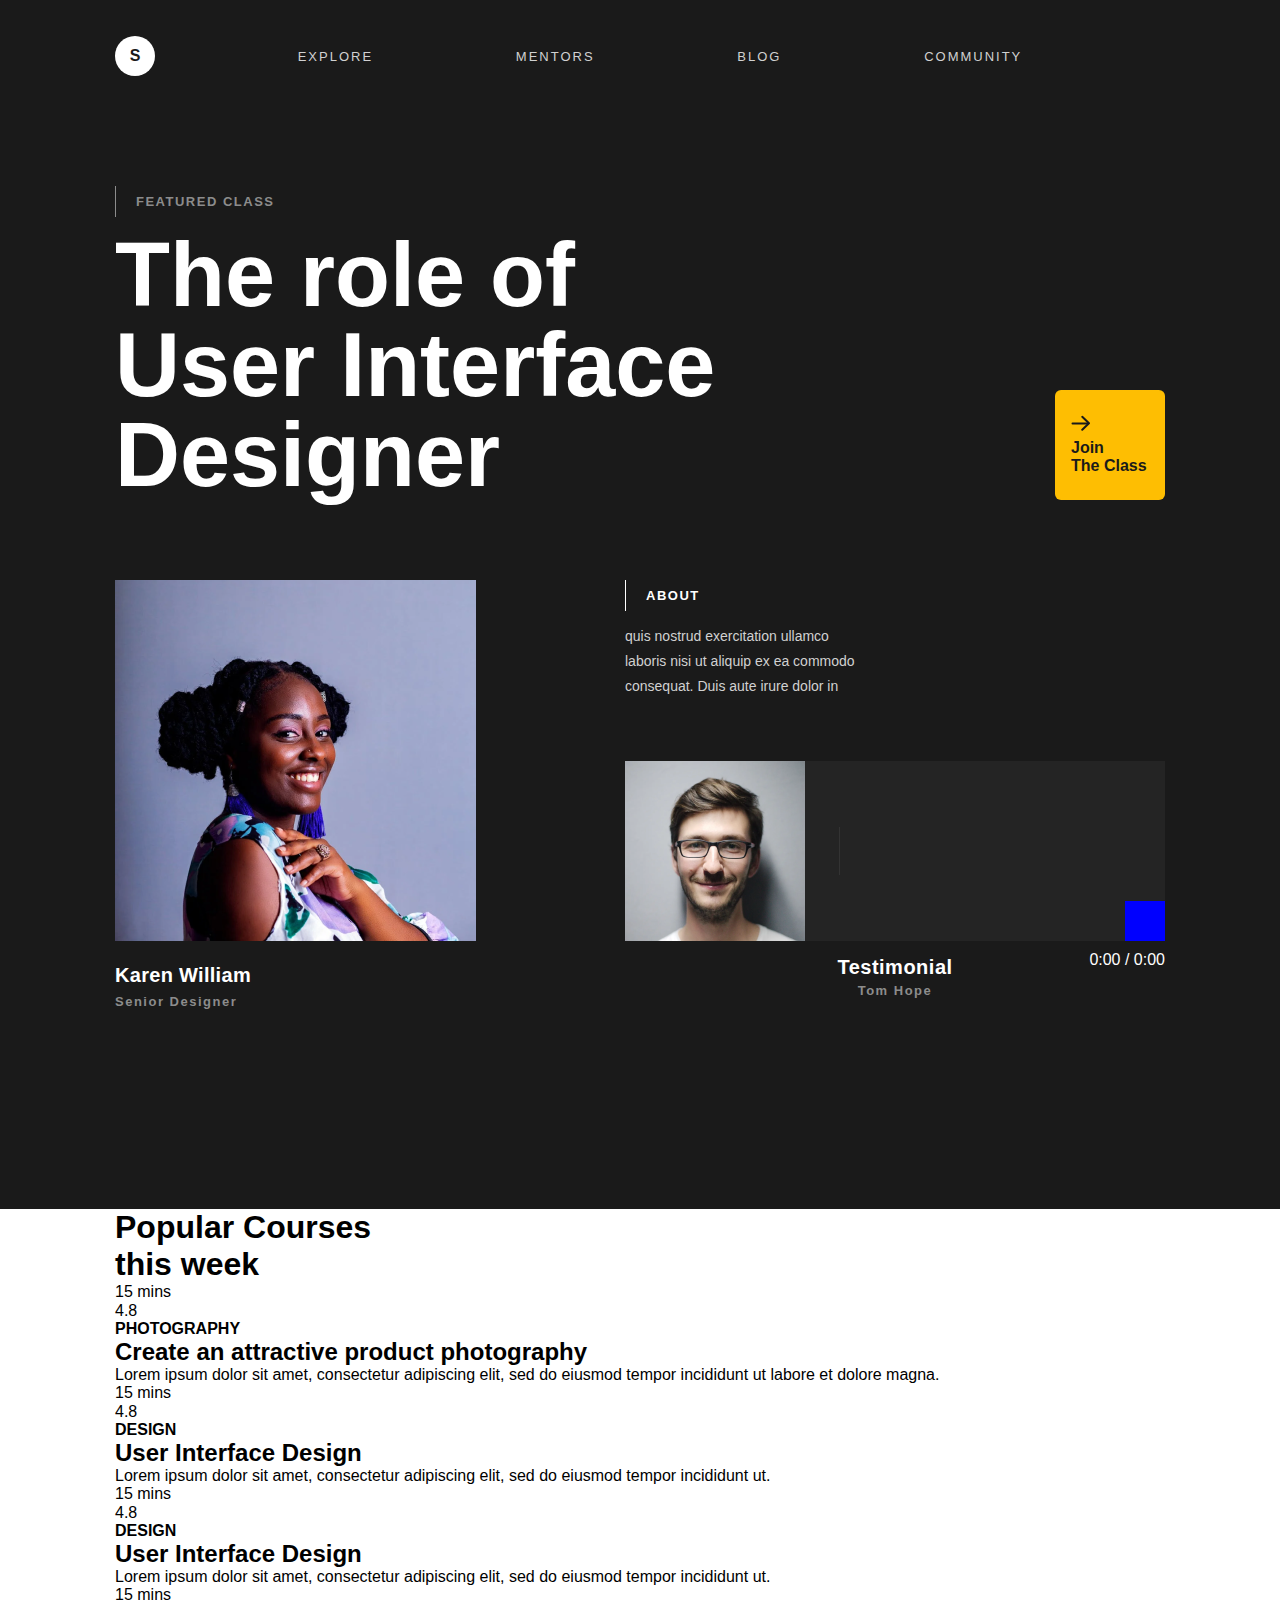
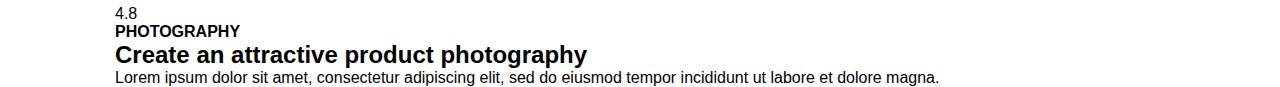
==== index.html @ d8defe20 "123" ====
<!DOCTYPE html>
<html lang="en">
<head>
    <meta charset="UTF-8">
    <meta name="viewport" content="width=device-width, initial-scale=1.0">
    <link rel="stylesheet" href="style.css">
    <title>Site</title>
</head>
<body>
    <header class="header">
        <div class="container">
            <nav class="navigation">
                <a href="#" class="logo">
                    S
                </a>
                <ul class="navigation-holder">
                    <li class="nav-link">
                        <a href="#">
                            EXPLORE
                        </a>
                    </li>
                    <li class="nav-link">
                        <a href="#">
                            MENTORS
                        </a>
                    </li>
                    <li class="nav-link">
                        <a href="#">
                            BLOG
                        </a>
                    </li>
                    <li class="nav-link">
                        <a href="#">
                            COMMUNITY
                        </a>
                    </li>
                </ul>
            </nav>
            <section class="header-title">
                <span class="header-subtitle-text">
                    FEATURED CLASS
                </span>
                <h1 class="header-title-text">
                    The role of
                    User Interface
                    Designer
                </h1>
                <a href="#" class="join">
                    <img src="img/icons/arrow.svg" alt="">
                    <span class="join-text">
                        Join <br> The Class
                    </span>
                </a>
            </section>
            <section class="header-info-block">
                <div class="card-info">
                    <img src="img/girl-avatar.png" alt="">
                    <h2 class="info-title">
                        Karen William
                    </h2>
                    <span class="info-subtitle">
                        Senior Designer
                    </span>
                </div>
                <div class="card-about">
                    <div class="about-text-wrapper">
                        <span class="about-subtitle-text">
                            About
                        </span>
                        <p class="about-descr">
                            quis nostrud exercitation ullamco laboris nisi ut aliquip ex ea commodo consequat. Duis aute irure dolor in
                        </p>
                    </div>
                    <div class="audio-holder">
                        <div class="audio-block">
                          <img src="img/man-avatar.png" alt="">
                          <div class="audio-container">
                            <div class="audio-detail">
                              <div class="control">
                                <i class="fi-rr-play" id="playPause"></i>
                              </div>
                              <div id="wave"></div>
                            </div>
                          </div>
                        </div>
                        <div class="audio-author">
                            <div class="time">
                              <span id="current">0:00</span> /
                              <span id="duration">0:00</span>
                            </div>
                        </div>
                        <h2 class="about-title">
                            Testimonial
                        </h2>
                        <span class="about-subtitle">
                            Tom Hope
                        </span>
                    </div>      
                </div>
            </section>
        </div>
    </header>

    <main class="main-content">
        <div class="container">
            <section class="courses">
                <h1 class="courses-section-title">
                    Popular Courses <br> this week
                </h1>

                <section class="courses-row">
                    <div class="courses-card card-big">
                        <div class="img-container img-card-1">
                            <span class="btn-time">
                                15 mins
                            </span>
                            <div class="btn-rating">
                                4.8
                                <img width="15px" height="15px" src="img/star.svg" alt="">
                            </div>
                        </div>
                        <div class="info-container">
                            <h4 class="course-category">
                                PHOTOGRAPHY
                            </h4>
                            <h2 class="course-title">
                                Create an attractive product photography
                            </h2>
                            <p class="course-desc">
                                Lorem ipsum dolor sit amet, consectetur adipiscing elit, sed do eiusmod tempor incididunt ut labore et dolore magna.
                            </p>
                        </div>
                    </div>
                    <div class="courses-card card-small">
                        <div class="img-container img-card-2">
                            <span class="btn-time">
                                15 mins
                            </span>
                            <div class="btn-rating">
                                4.8
                                <img width="15px" height="15px" src="img/star.svg" alt="">
                            </div>
                        </div>
                        <div class="info-container">
                            <h4 class="course-category">
                                DESIGN
                            </h4>
                            <h2 class="course-title">
                                User Interface Design
                            </h2>
                            <p class="course-desc">
                                Lorem ipsum dolor sit amet, consectetur adipiscing elit, sed do eiusmod tempor incididunt ut.
                            </p>
                        </div>
                    </div>
                </section>
                <section class="courses-row">
                    <div class="courses-card card-small">
                        <div class="img-container img-card-3">
                            <span class="btn-time">
                                15 mins
                            </span>
                            <div class="btn-rating">
                                4.8
                                <img width="15px" height="15px" src="img/star.svg" alt="">
                            </div>
                        </div>
                        <div class="info-container">
                            <h4 class="course-category">
                                DESIGN
                            </h4>
                            <h2 class="course-title">
                                User Interface Design
                            </h2>
                            <p class="course-desc">
                                Lorem ipsum dolor sit amet, consectetur adipiscing elit, sed do eiusmod tempor incididunt ut.
                            </p>
                        </div>
                    </div>
                    <div class="courses-card card-big">
                        <div class="img-container img-card-4">
                            <span class="btn-time">
                                15 mins
                            </span>
                            <div class="btn-rating">
                                4.8
                                <img width="15px" height="15px" src="img/star.svg" alt="">
                            </div>
                        </div>
                        <div class="info-container">
                            <h4 class="course-category">
                                PHOTOGRAPHY
                            </h4>
                            <h2 class="course-title">
                                Create an attractive product photography
                            </h2>
                            <p class="course-desc">
                                Lorem ipsum dolor sit amet, consectetur adipiscing elit, sed do eiusmod tempor incididunt ut labore et dolore magna.
                            </p>
                        </div>
                    </div>
                </section>
            </section>
        </div>
    </main>

    <script src="wavesurfer.js"></script>
    <script src="media.js"></script>
</body>
</html>
---- style.css ----
@import url("https://cdn-uicons.flaticon.com/uicons-regular-rounded/css/uicons-regular-rounded.css");

* {
    box-sizing: border-box;
    margin: 0;
    padding: 0;
    font-family: Arial, Helvetica, sans-serif
}



.container {
    max-width: 1080px;
    margin: 0 auto;
    padding: 0 15px;
}

/* HEADER */
.header {
    background-color: #1A1A1A;
    padding-top: 36px;
    padding-bottom: 200px;
}

.navigation {
    display: flex;
    justify-content: space-between;
    align-items: center;
}

.logo {
    width: 40px;
    height: 40px;
    border-radius: 50%;
    background-color: #fff;
    display: flex;
    align-items: center;
    justify-content: center;
    text-decoration: none;
    color: #1A1A1A;
    font-weight: bold;
}

.navigation-holder {
    list-style: none;
    padding: 0;
    display: flex;
    flex-grow: 1;
    justify-content: space-evenly;
}

.nav-link a {
    text-decoration: none;
    color: #D1D1D1;
    text-transform: uppercase;
    letter-spacing: 2px;
    font-size: 13px;
}

/* HEADER-TITLE */
.header-title {
    margin-top: 110px;
    margin-bottom: 80px;
    position: relative;
}

.header-subtitle-text {
    display: inline-block;
    border-left: 1px solid #8c8c8c;
    padding: 8px 0px 8px 20px;
    color: #8c8c8c;
    font-weight: bold;
    text-transform: uppercase;
    font-size: 13px;
    letter-spacing: 1.5px;
    margin-bottom: 13px;
}

.header-title-text {
    font-size: 90px;
    font-weight: bold;
    color: #fff;
    max-width: 620px;
    line-height: 1;
}

.join {
    background-color: #FEBE02;
    position: absolute;
    right: 0;
    bottom: 0;
    width: 110px;
    height: 110px;
    padding: 16px;
    display: flex;
    flex-direction: column;
    justify-content: space-evenly;
    align-items: flex-start;
    text-decoration: none;
    color: #1A1A1A;
    font-weight: bold;
    border-radius: 6px;
} 

.header-info-block {
    display: flex;
    justify-content: space-between;
}

.card-info {
    max-width: 361px;
}

.card-info-img {
    display: flex;
}

.info-title {
    color: #FFF;
    font-size: 20px;
    font-weight: 600;
    line-height: 30px; 
    letter-spacing: 0.3px;
    margin-top: 15px;
    margin-bottom: 4px;
}

.info-subtitle {
    font-size: 13px;
    color: #8C8C8C;
    font-weight: bold;
    letter-spacing: 1.5px;
    display: block;
}

.about-subtitle-text {
    display: inline-block;
    border-left: 1px solid #fff;
    padding: 8px 0 8px 20px;
    color: #fff;
    font-weight: 700;
    text-transform: uppercase;
    font-size: 13px;
    letter-spacing: 1.5px;
    margin-bottom: 13px;
} 

.about-descr {
    color: #D1D1D1;
    max-width: 240px;
    font-size: 14px;
    line-height: 1.8;
}

.audio-block {
    background-color: #242424;
    display: flex;
    margin-top: 61px;
}

.audio-container {
    display: flex;
    align-items: center;
    justify-content: center;
    flex: 1;
    position: relative;
    padding: 0 34px;
}

.play-button {
    display: flex;
    background-color: #1C68F0;
    width: 40px;
    height: 40px;
    align-items: center;
    justify-content: center;
    position: absolute;
    right: 0;
    bottom: 0;
}

.about-title {
    font-size: 20px;
    font-weight: 700;
    color: #fff;
    letter-spacing: 0.5px;
    margin-top: 15px;
    margin-bottom: 4px;
    text-align: center;
}

.about-subtitle {
    font-size: 13px;
    color: #8c8c8c;
    font-weight: 700;
    letter-spacing: 1.5px;
    text-align: center;
    display: block;
}


.audio-holder {
    width: 540px;
}

    .audio-detail {
        flex: 1;
    }
    
    .control {
        position: absolute;
        right: 0;
        bottom: 0;
    }
    
    .control i {
        width: 40px;
        height: 40px;
        display: flex;
        justify-content: center;
        align-items: center;
        font-size: 1.25rem;
        background-color: blue;
        color: white;
        cursor: pointer;
    }

    .audio-author {
        display: flex;
        justify-content: center;
        position: relative;
        }
        
        .time {
            color: #fff;
            position: absolute;
            top: 10px;
            right: 0;
        }
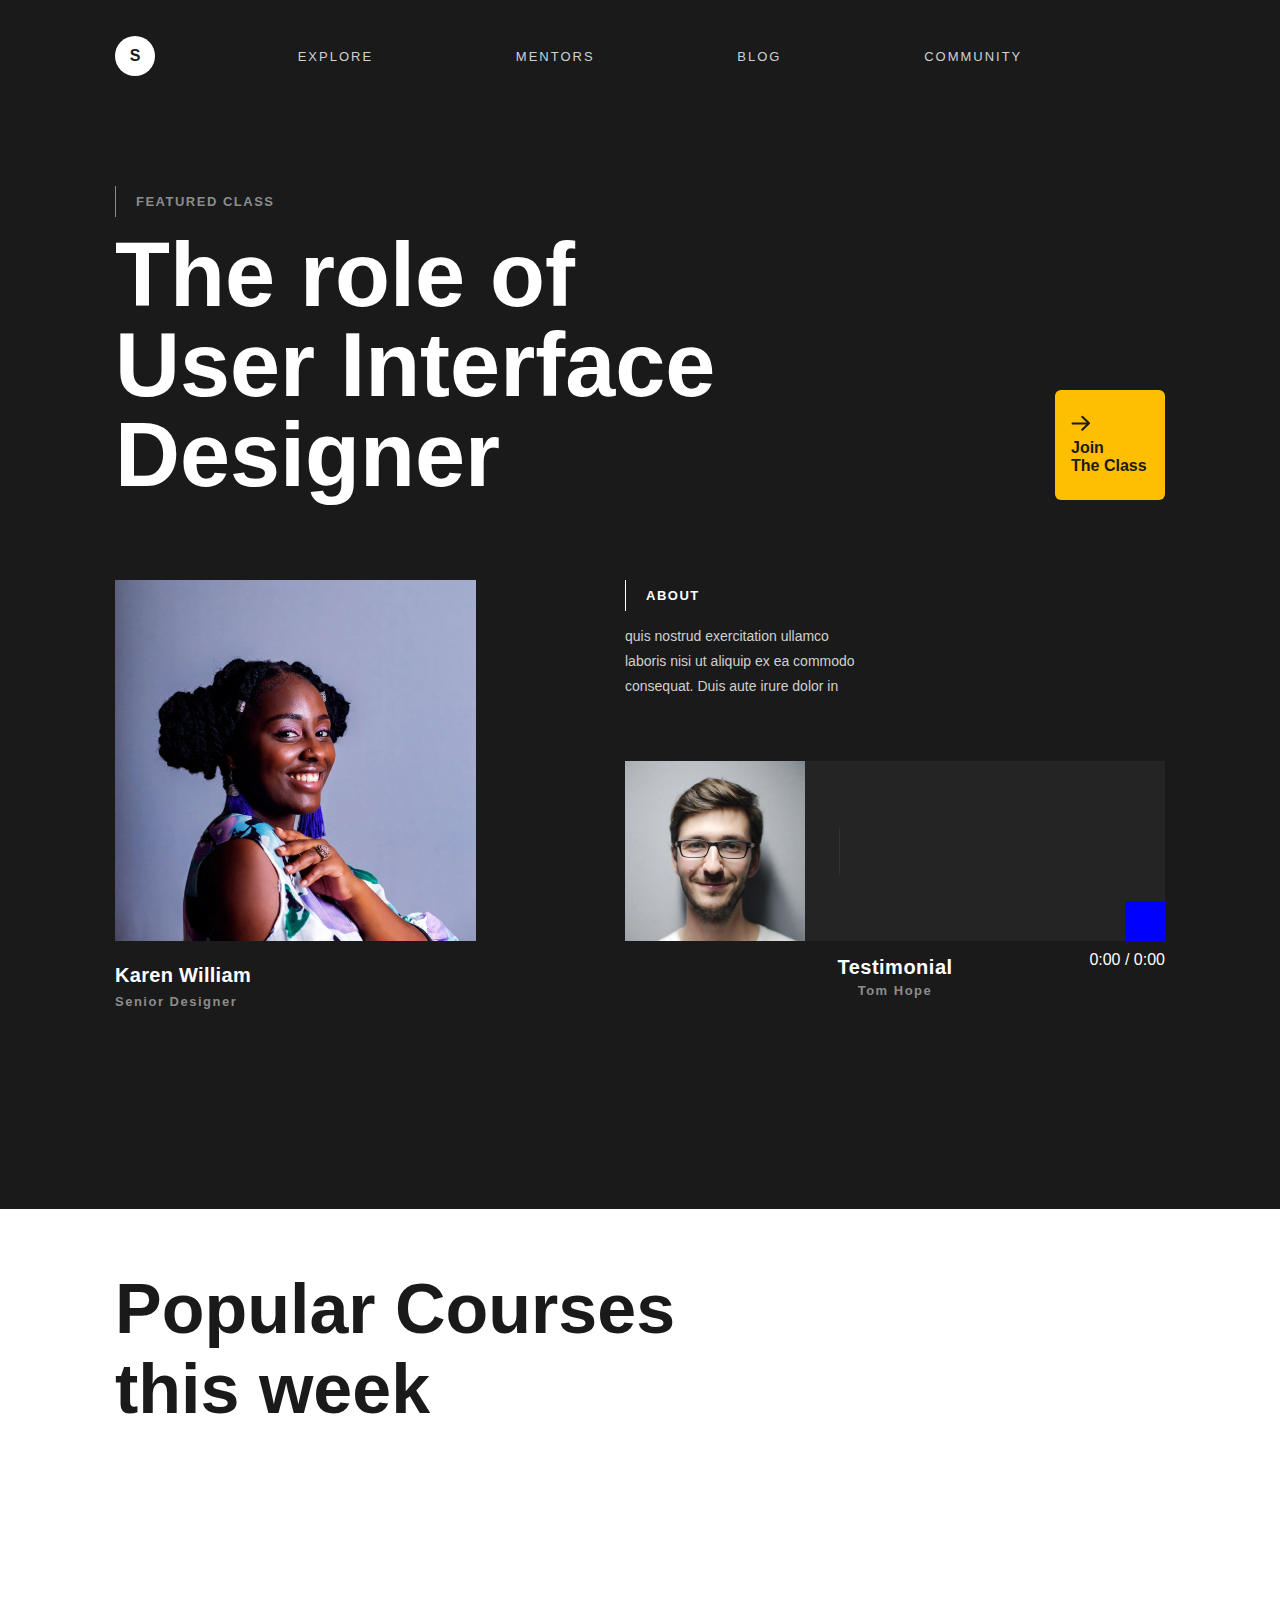
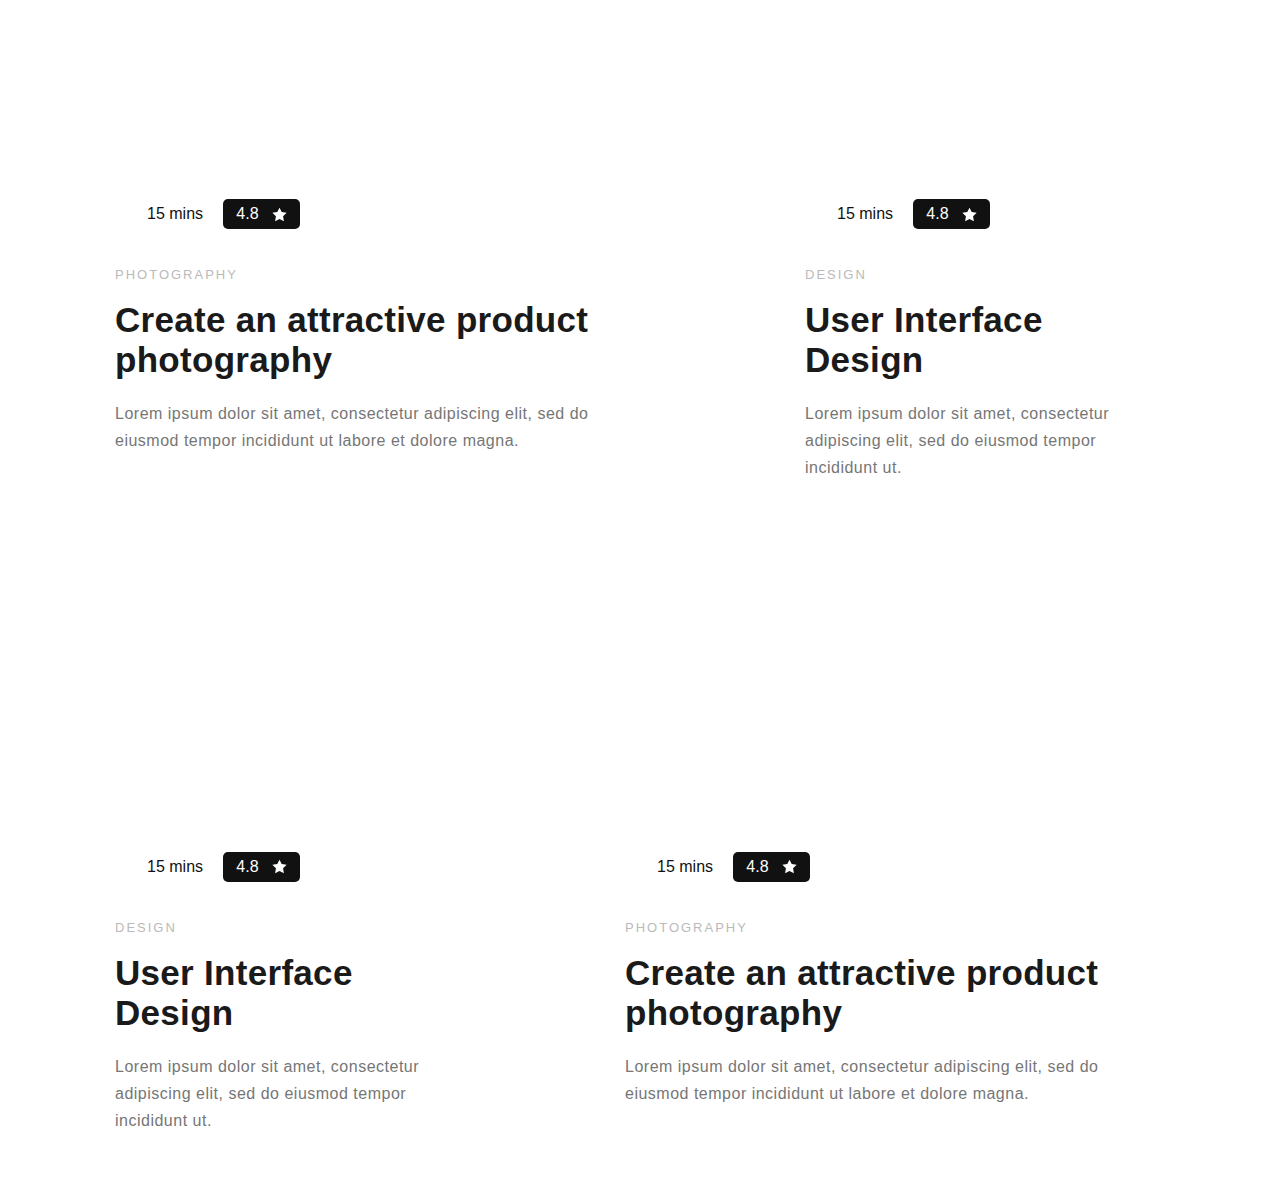
==== commit 2c6a63a6: "1232" ====
--- a/index.html
+++ b/index.html
@@ -116,7 +116,7 @@
                             </span>
                             <div class="btn-rating">
                                 4.8
-                                <img width="15px" height="15px" src="img/star.svg" alt="">
+                                <img width="15px" height="15px" src="img/icons/star.svg" alt="">
                             </div>
                         </div>
                         <div class="info-container">
@@ -138,7 +138,7 @@
                             </span>
                             <div class="btn-rating">
                                 4.8
-                                <img width="15px" height="15px" src="img/star.svg" alt="">
+                                <img width="15px" height="15px" src="img/icons/star.svg" alt="">
                             </div>
                         </div>
                         <div class="info-container">
@@ -162,7 +162,7 @@
                             </span>
                             <div class="btn-rating">
                                 4.8
-                                <img width="15px" height="15px" src="img/star.svg" alt="">
+                                <img width="15px" height="15px" src="img/icons/star.svg" alt="">
                             </div>
                         </div>
                         <div class="info-container">
@@ -184,7 +184,7 @@
                             </span>
                             <div class="btn-rating">
                                 4.8
-                                <img width="15px" height="15px" src="img/star.svg" alt="">
+                                <img width="15px" height="15px" src="img/icons/star.svg" alt="">
                             </div>
                         </div>
                         <div class="info-container">
--- a/style.css
+++ b/style.css
@@ -6,8 +6,6 @@
     padding: 0;
     font-family: Arial, Helvetica, sans-serif
 }
-
-
 
 .container {
     max-width: 1080px;
@@ -198,42 +196,134 @@
     display: block;
 }
 
-
 .audio-holder {
     width: 540px;
 }
 
-    .audio-detail {
-        flex: 1;
-    }
-    
-    .control {
-        position: absolute;
-        right: 0;
-        bottom: 0;
-    }
-    
-    .control i {
-        width: 40px;
-        height: 40px;
-        display: flex;
-        justify-content: center;
-        align-items: center;
-        font-size: 1.25rem;
-        background-color: blue;
-        color: white;
-        cursor: pointer;
-    }
-
-    .audio-author {
-        display: flex;
-        justify-content: center;
-        position: relative;
-        }
-        
-        .time {
-            color: #fff;
-            position: absolute;
-            top: 10px;
-            right: 0;
-        }+.audio-detail {
+    flex: 1;
+  }
+  
+  .control {
+    position: absolute;
+    right: 0;
+    bottom: 0;
+  }
+  
+  .control i {
+    width: 40px;
+    height: 40px;
+    display: flex;
+    justify-content: center;
+    align-items: center;
+    font-size: 1.25rem;
+    background-color: blue;
+    color: white;
+    cursor: pointer;
+}
+
+.audio-author {
+    display: flex;
+    justify-content: center;
+    position: relative;
+}
+  
+.time {
+    color: #fff;
+    position: absolute;
+    top: 10px;
+    right: 0;
+}
+
+/* main-content */
+.courses-section-title {
+    font-weight: 600;
+    font-size: 70px;
+    color: #1A1A1A;
+    margin: 60px 0;
+}
+
+.courses-row {
+    display: flex;
+    justify-content: space-between;
+    margin-bottom: 60px;
+}
+
+.img-container {
+    background-size: cover;
+    background-position: center;
+    background-repeat: no-repeat;
+    height: 360px;
+    display: flex;
+    align-items: flex-end;
+    padding-bottom: 20px;
+    padding-left: 20px;
+}
+
+.img-card-1 {
+    background-image: url("img/card-1.jpg");
+}
+
+.card-big {
+    max-width: 540px;
+}
+
+.card-small {
+    width: 360px;
+}
+
+.btn-time {
+    background-color: #fff;
+    border-radius: 5px;
+    color: #111;
+    padding: 6px 12px;
+    display: inline-block;
+    margin-right: 8px;
+}  
+
+.btn-rating {
+    width: 77px;
+    background-color: #111;
+    border-radius: 5px;
+    color: #fff;
+    padding: 6px 0;
+    display: inline-flex;
+    align-items: center;
+    justify-content: space-evenly;
+}
+
+.course-category {
+    font-size: 13px;
+    letter-spacing: 2px;
+    color: #bababa;
+    font-weight: 400;
+    margin: 18px 0;
+}
+
+.course-title {
+    font-size: 35px;
+    font-weight: bold;
+    letter-spacing: 0.3px;
+    color: #1A1A1A;
+    margin-bottom: 20px;
+}
+
+.course-desc {
+    font-size: 16px;
+    font-weight: 400;
+    color: #767676;
+    line-height: 1.7;
+    letter-spacing: 0.5px;
+}
+
+.img-card-2 {
+    background-image: url("img/card-2.jpg");
+}
+
+.img-card-3 {
+    background-image: url("img/card-3.jpg");
+}
+
+.img-card-4 {
+    background-image: url("img/card-4.jpg");
+}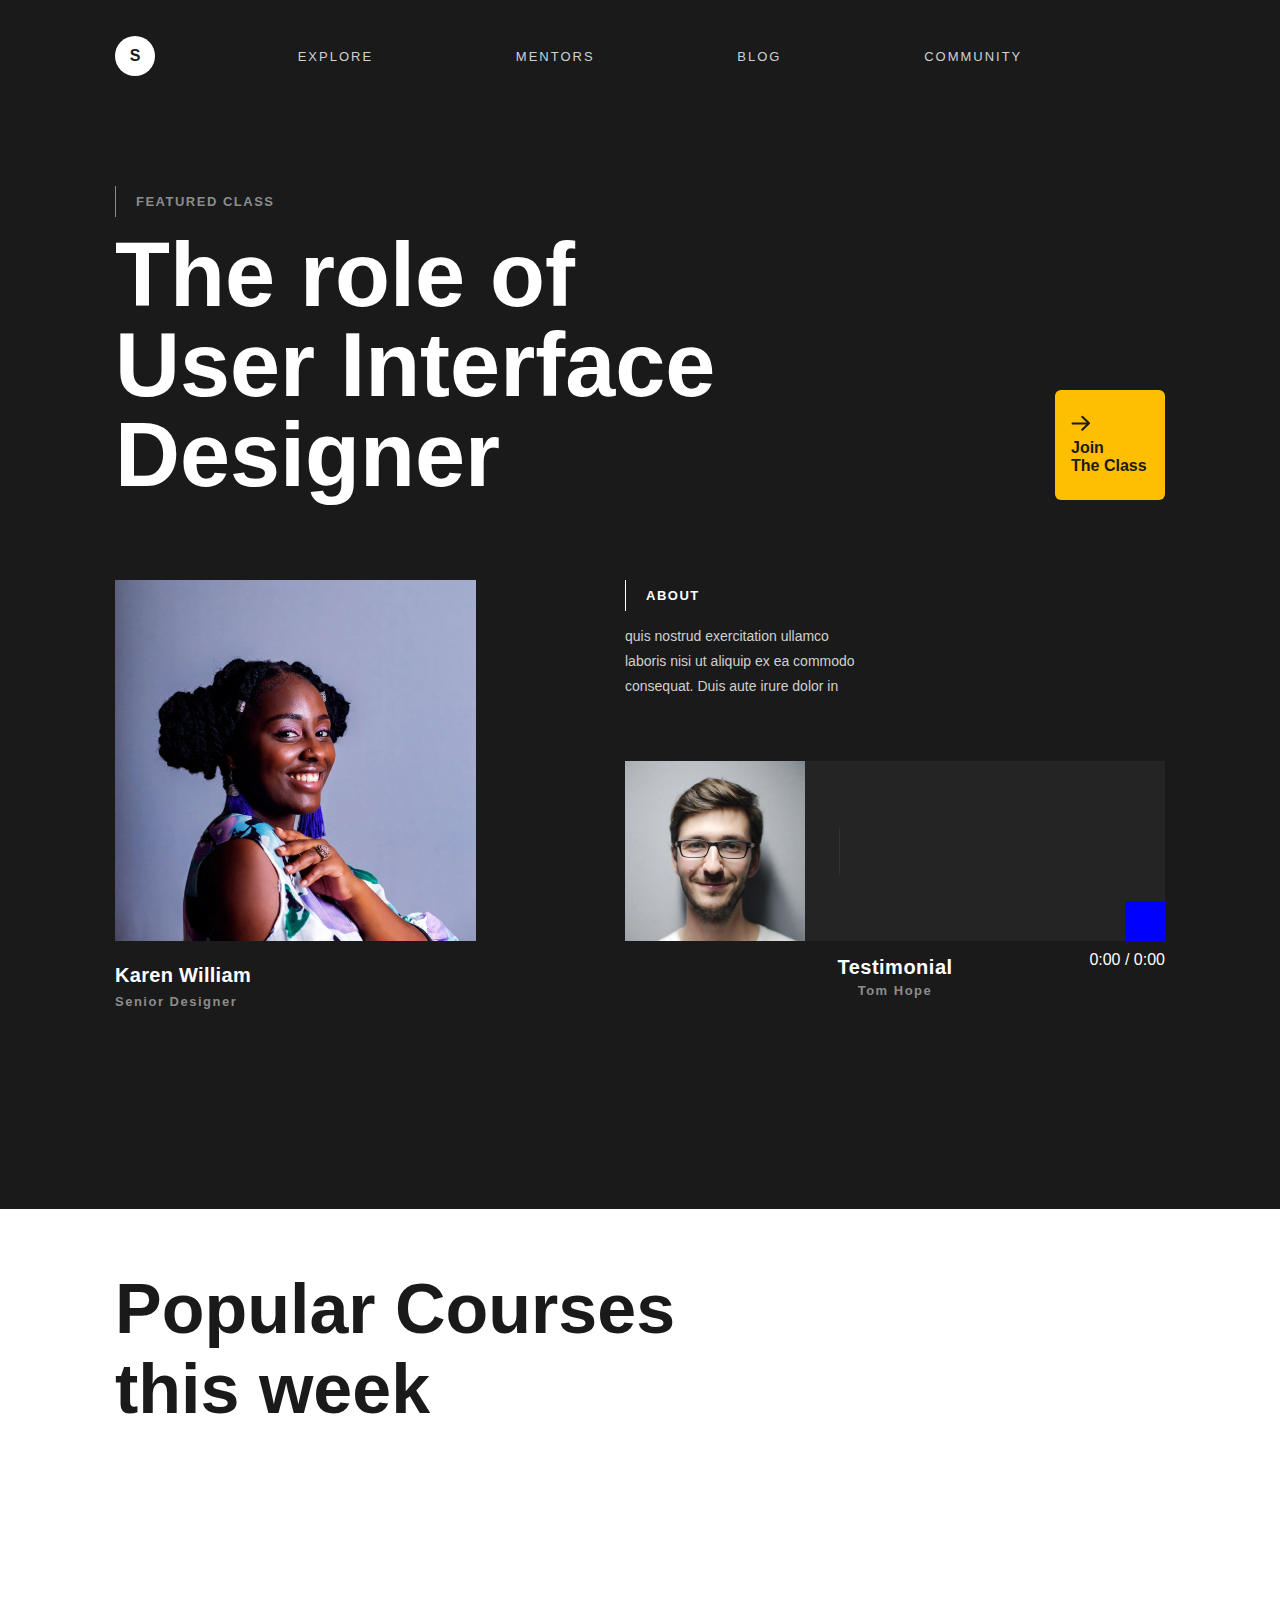
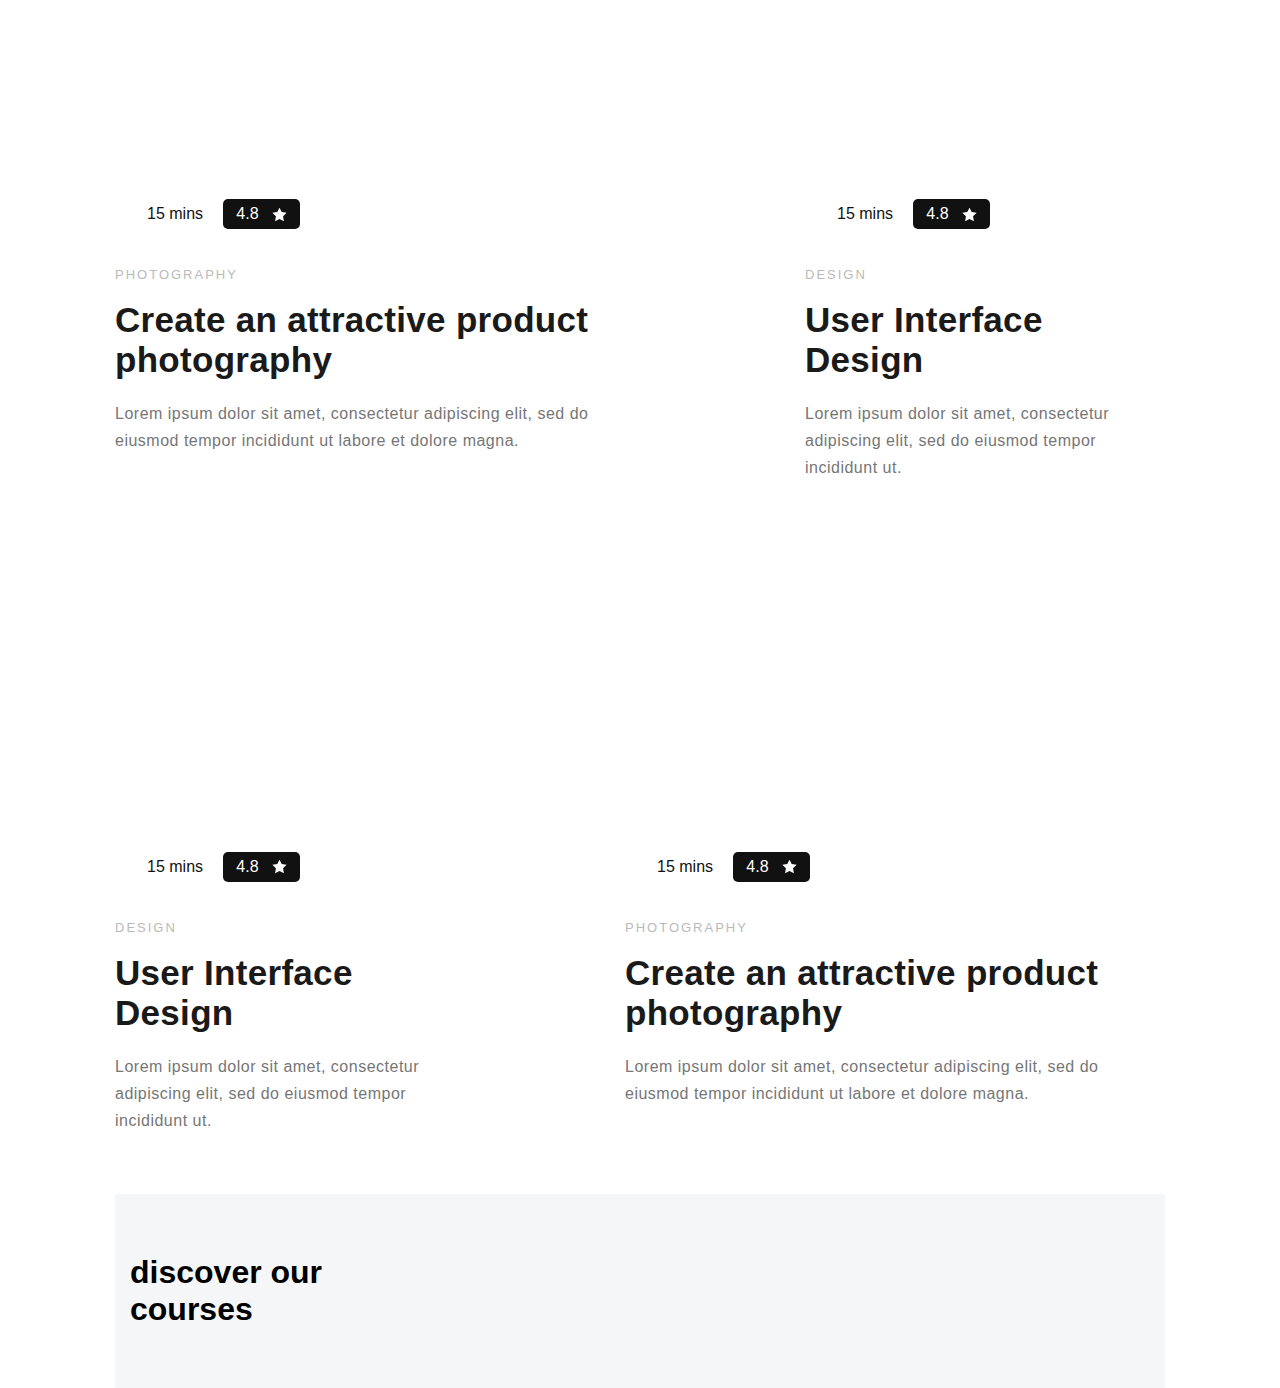
==== commit c89128c6: "123" ====
--- a/index.html
+++ b/index.html
@@ -201,6 +201,13 @@
                     </div>
                 </section>
             </section>
+            <footer class="footer">
+                <div class="container">
+                    <section class="courses-info">
+                        <h1 class="courses-info-title"> discover our <br> courses</h1>
+                    </section>
+                </div>
+            </footer>
         </div>
     </main>
 
--- a/style.css
+++ b/style.css
@@ -326,4 +326,16 @@
 
 .img-card-4 {
     background-image: url("img/card-4.jpg");
+}
+
+.footer {
+    background-color: #f5f6f8;
+    padding: 60px 0;
+}
+
+.course-title-info {
+    font-weight: 600;
+    font-size: 70px;
+    color: #1a1a1a;
+    padding-bottom: 40px;
 }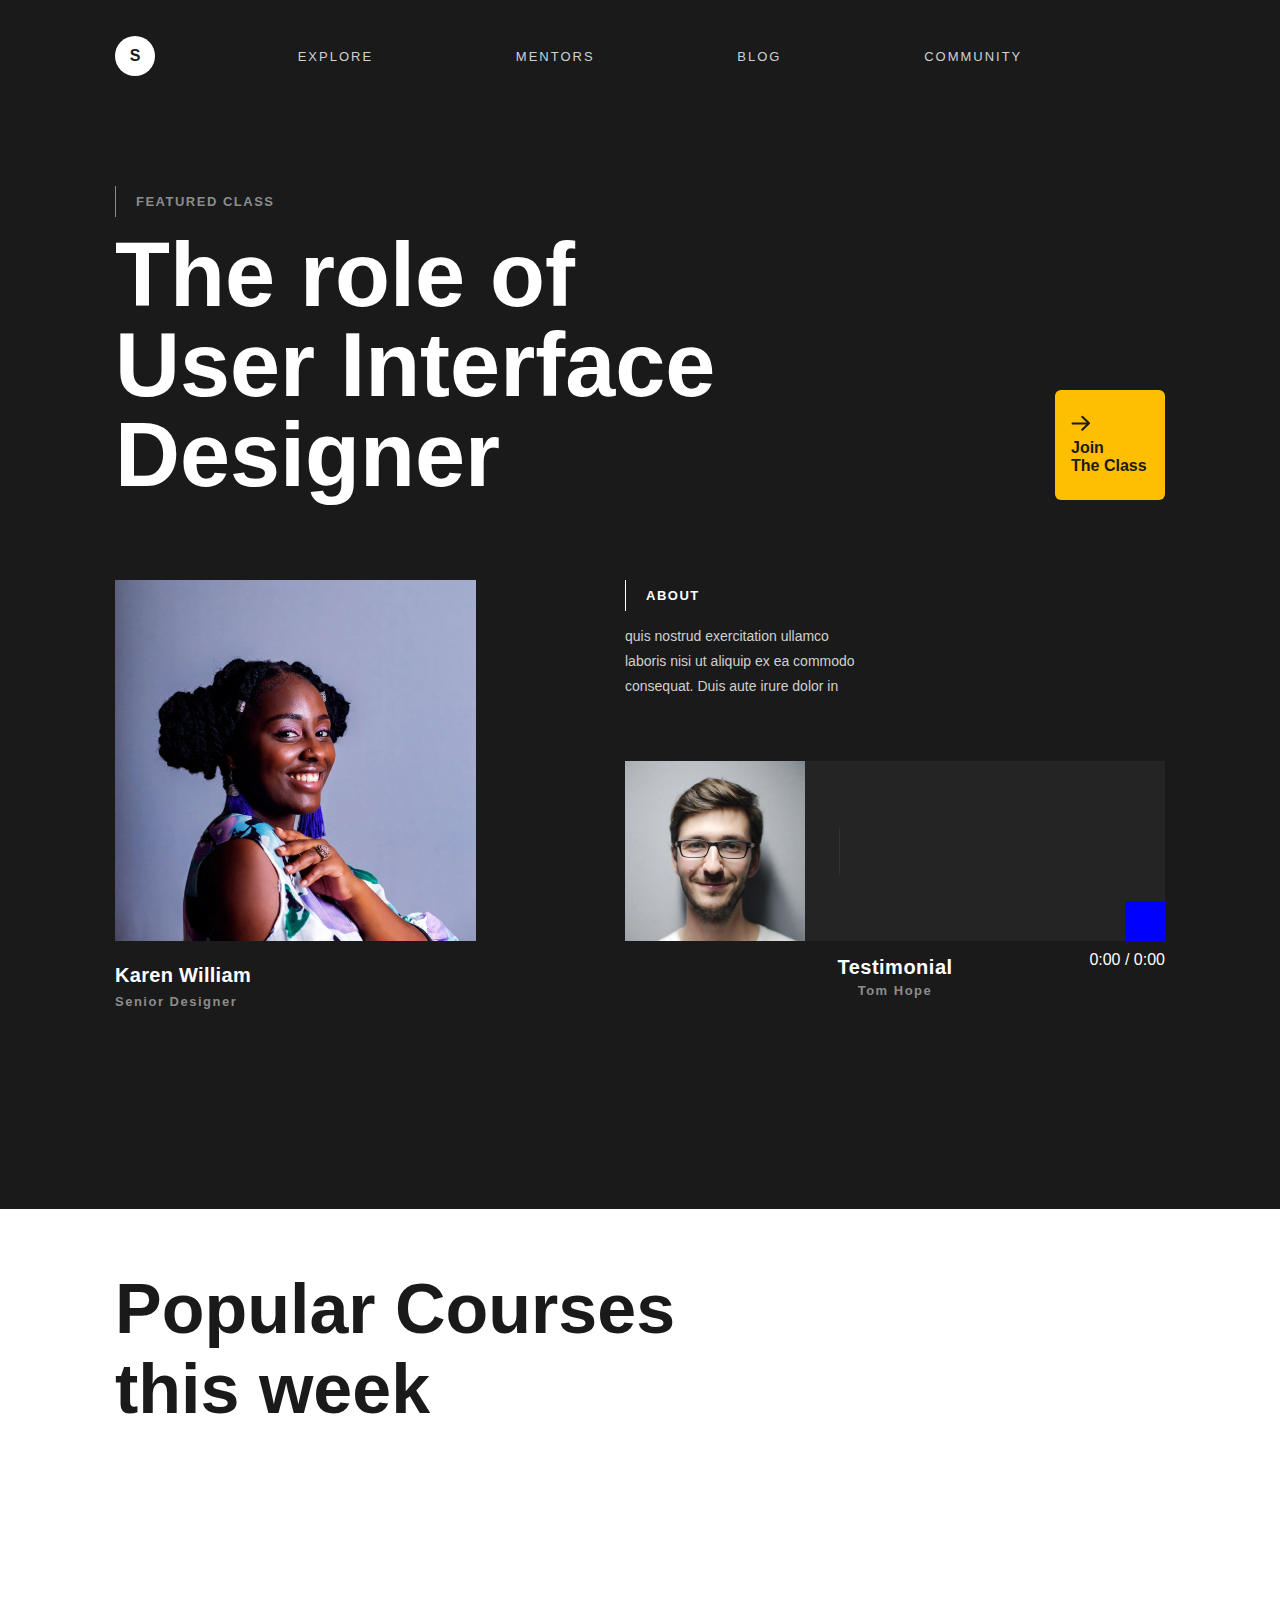
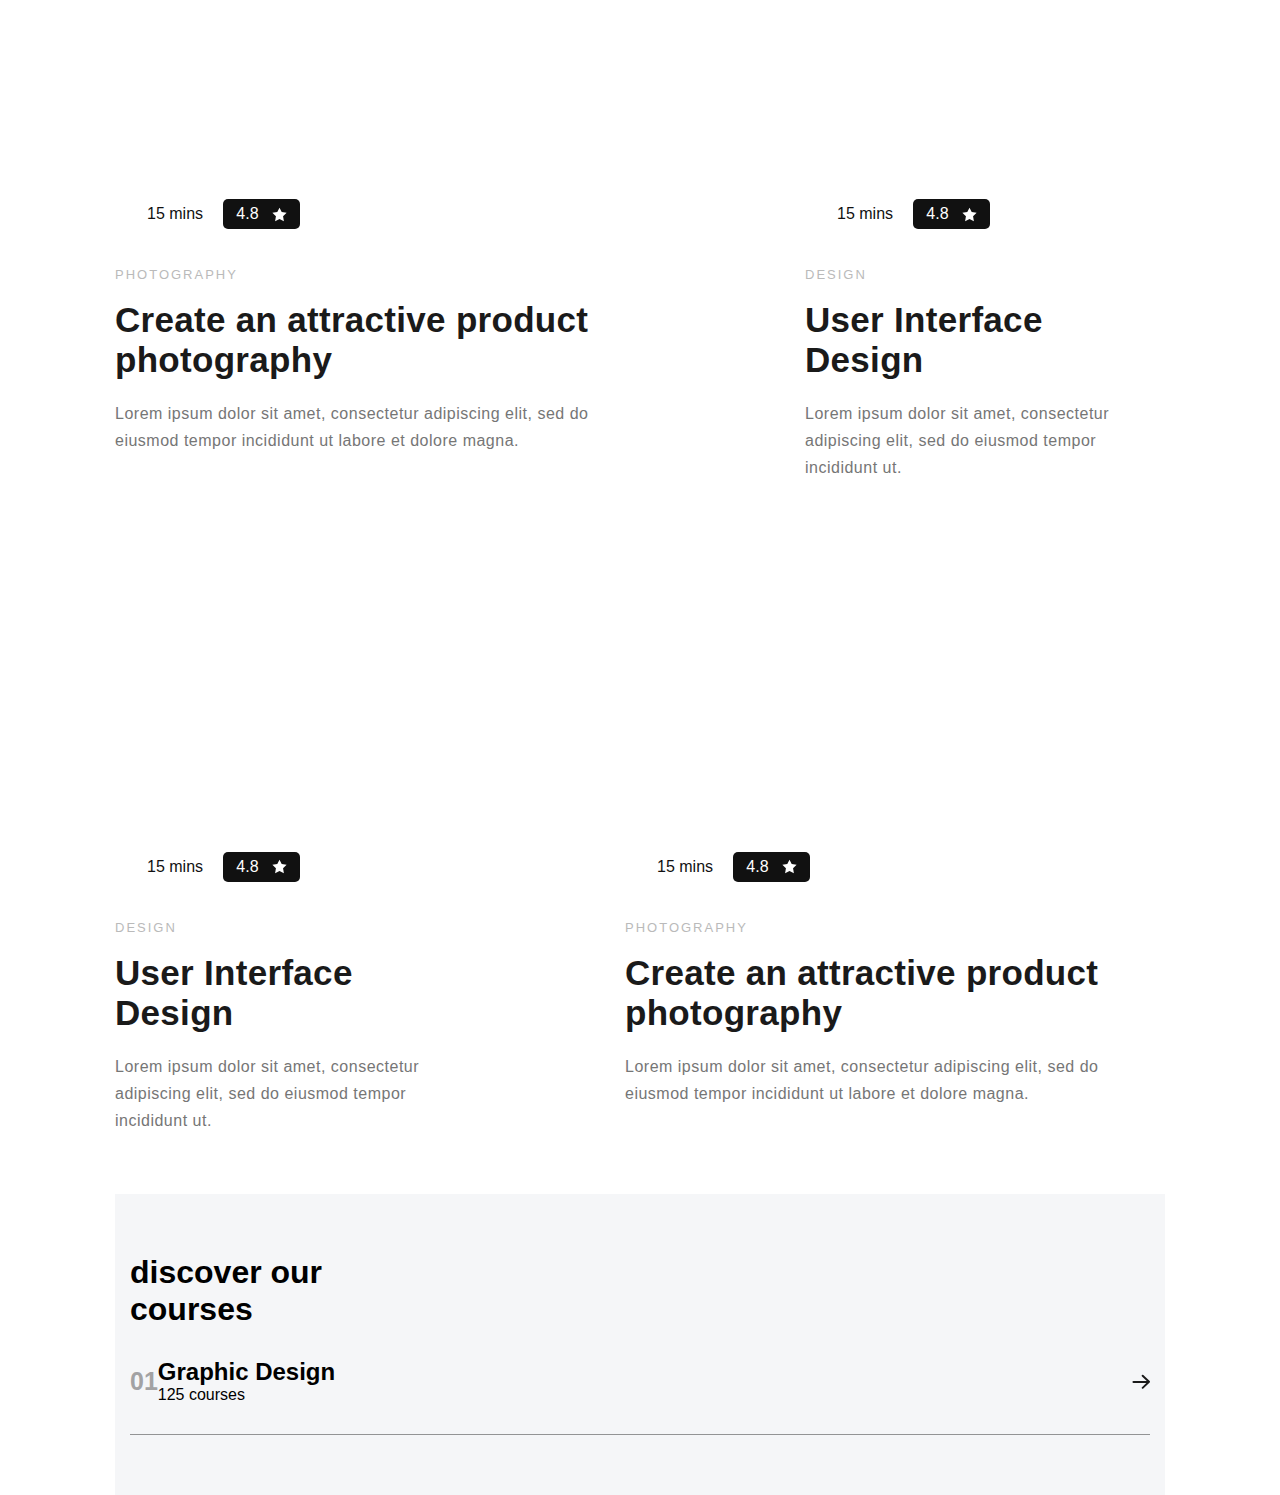
==== commit 5e4c8ce7: "1234567увка" ====
--- a/index.html
+++ b/index.html
@@ -205,6 +205,17 @@
                 <div class="container">
                     <section class="courses-info">
                         <h1 class="courses-info-title"> discover our <br> courses</h1>
+                    
+                        <section class="footer-row">
+                            <div class="left-block">
+                              <h4 class="course-number">01</h4>
+                              <div class="course-block">
+                                <h2 class="course-name">Graphic Design</h2>
+                                <span class="course-count">125 courses</span>
+                              </div>
+                            </div>
+                            <img src="/img/icons/arrow.svg" width="18" alt="">
+                          </section>
                     </section>
                 </div>
             </footer>
--- a/style.css
+++ b/style.css
@@ -338,4 +338,22 @@
     font-size: 70px;
     color: #1a1a1a;
     padding-bottom: 40px;
-}+}
+
+.footer-row {
+    display: flex;
+    justify-content: space-between;
+    align-items: center;
+    border-bottom: 1px solid #939495;
+    padding: 30px 0;
+  }
+    .left-block {
+        display: flex;
+        align-items: center;
+    }
+    .course-number {
+        font-style: normal;
+        font-weight: 600;
+        font-size: 25px;
+        color: #A2A2A4;
+    }
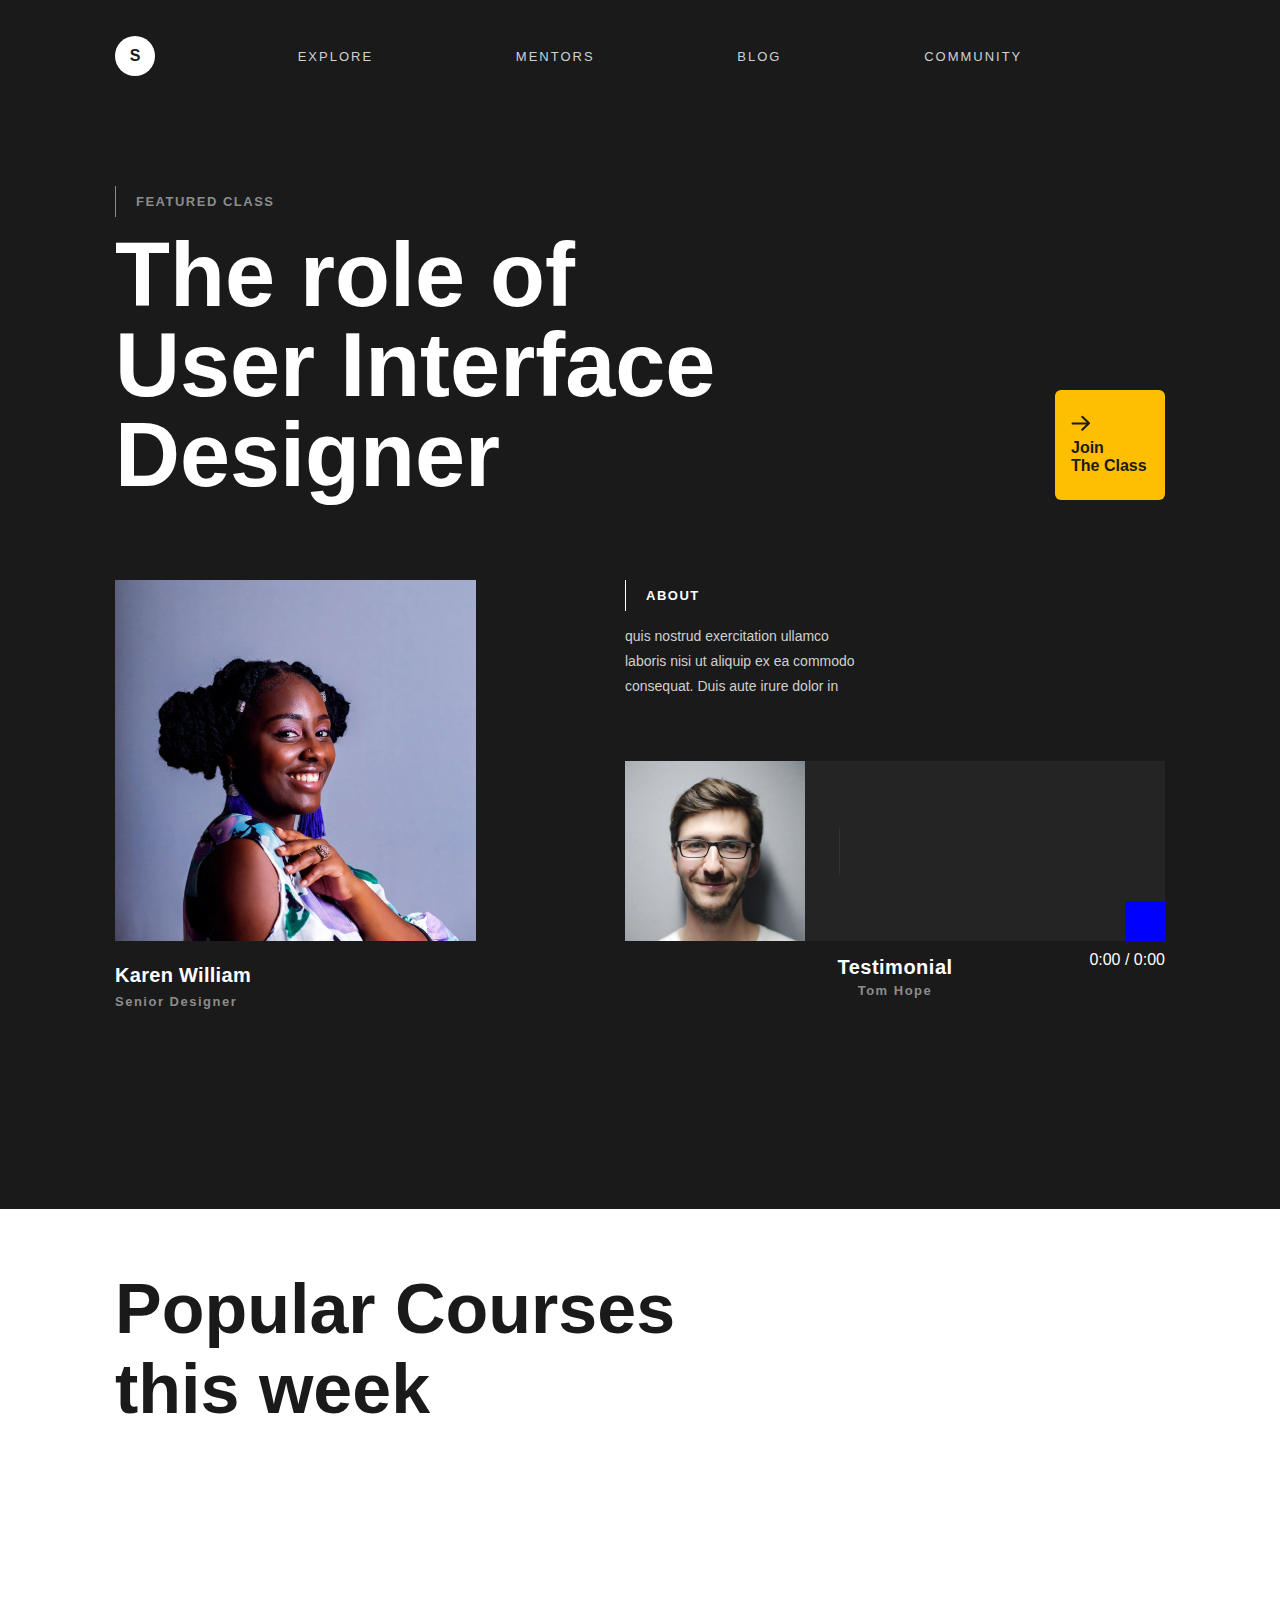
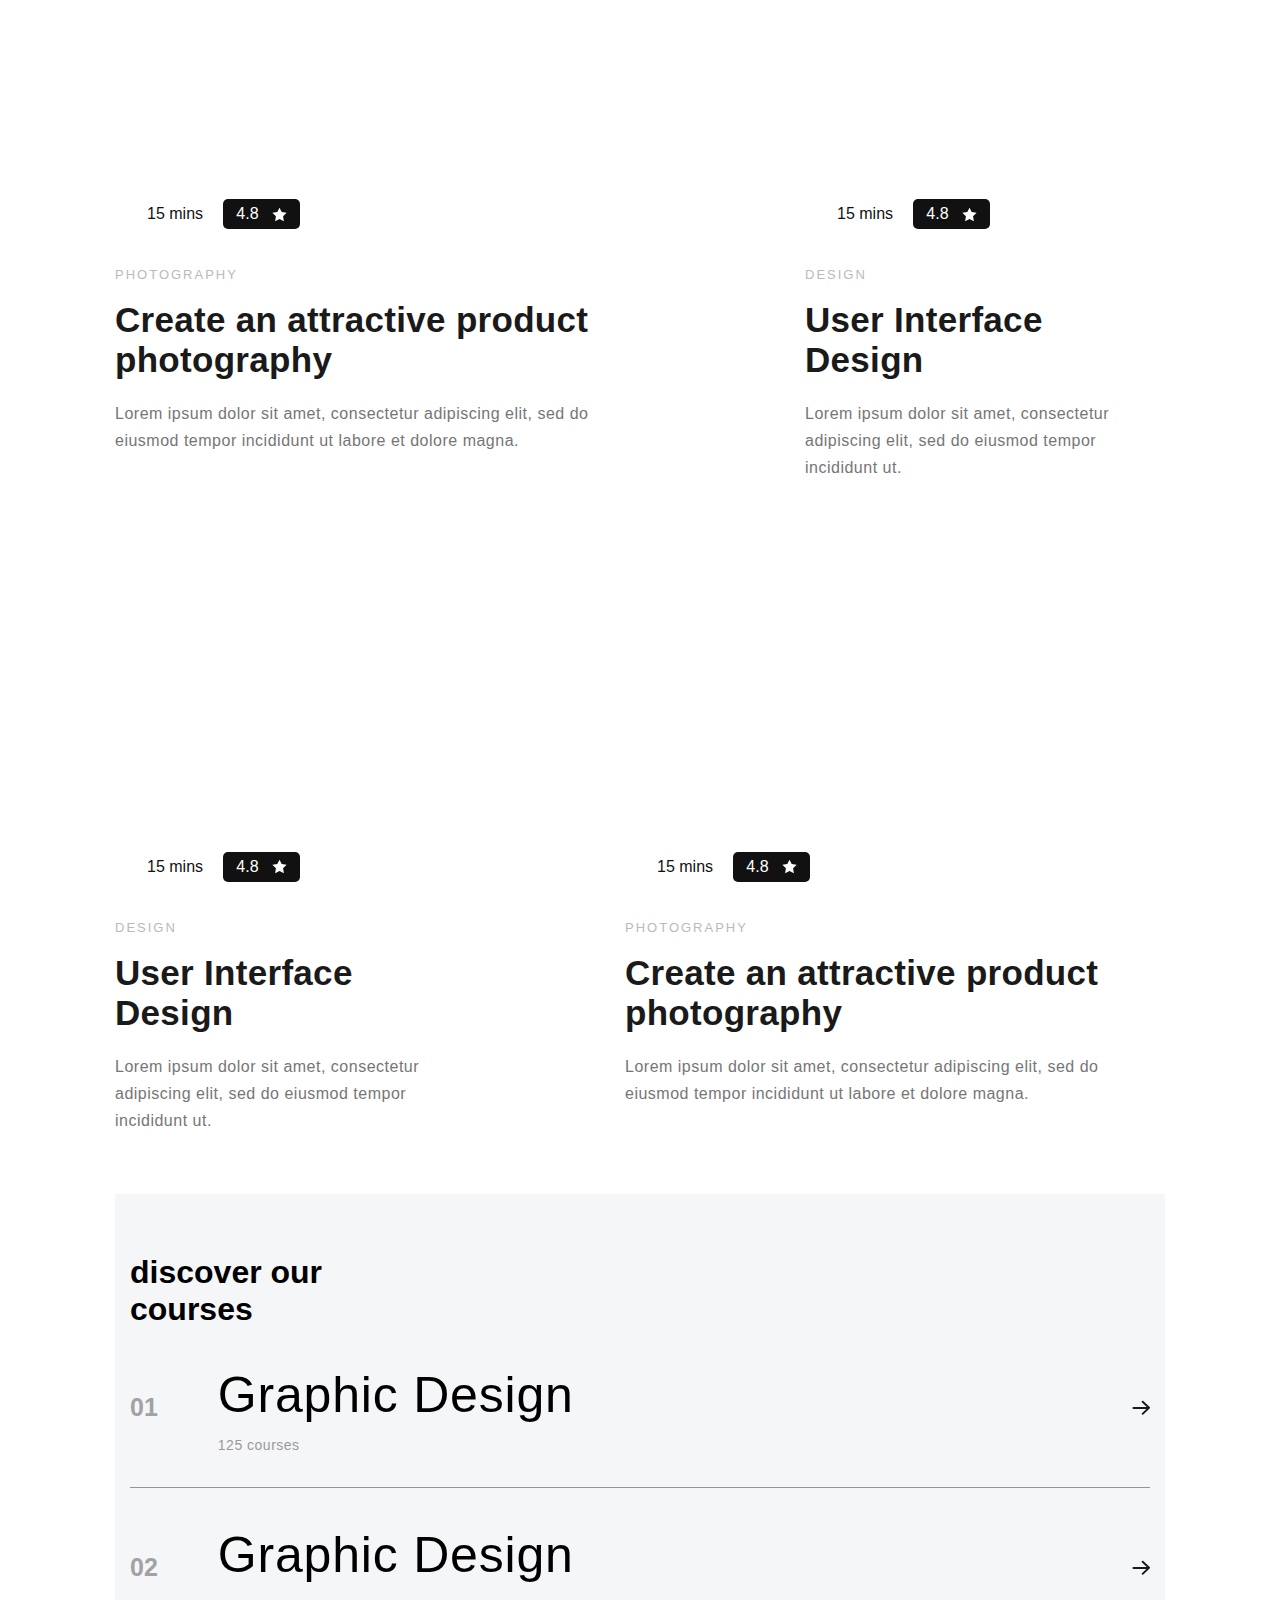
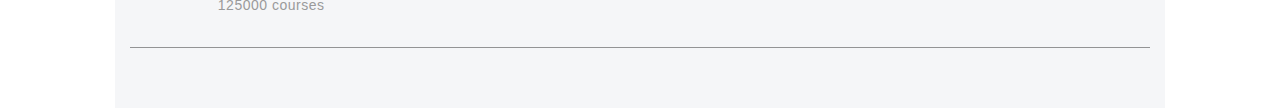
==== commit 1f470cd3: "123456 commit" ====
--- a/index.html
+++ b/index.html
@@ -206,16 +206,26 @@
                     <section class="courses-info">
                         <h1 class="courses-info-title"> discover our <br> courses</h1>
                     
-                        <section class="footer-row">
-                            <div class="left-block">
-                              <h4 class="course-number">01</h4>
-                              <div class="course-block">
-                                <h2 class="course-name">Graphic Design</h2>
-                                <span class="course-count">125 courses</span>
-                              </div>
-                            </div>
-                            <img src="/img/icons/arrow.svg" width="18" alt="">
-                          </section>
+                            <section class="footer-row">
+                                <div class="left-block">
+                                <h4 class="course-number">01</h4>
+                                <div class="course-block">
+                                    <h2 class="course-name">Graphic Design</h2>
+                                    <span class="course-count">125 courses</span>
+                                </div>
+                                </div>
+                                <img src="/img/icons/arrow.svg" width="18" alt="">
+                            </section>
+                            <section class="footer-row">
+                                <div class="left-block">
+                                <h4 class="course-number">02</h4>
+                                <div class="course-block">
+                                    <h2 class="course-name">Graphic Design</h2>
+                                    <span class="course-count">125000 courses</span>
+                                </div>
+                                </div>
+                                <img src="/img/icons/arrow.svg" width="18" alt="">
+                            </section>
                     </section>
                 </div>
             </footer>
--- a/style.css
+++ b/style.css
@@ -357,3 +357,88 @@
         font-size: 25px;
         color: #A2A2A4;
     }
+
+    .course-block {
+        margin-left: 60px;
+        line-height: 1.5;
+      }
+      .course-name {
+        font-style: normal;
+        font-weight: 400;
+        font-size: 50px;
+        letter-spacing: 0.8px;
+        color: #000000;
+      }
+      .course-count {
+        font-style: normal;
+        font-weight: 400;
+        font-size: 14px;
+        letter-spacing: 0.5px;
+        color: #9A9A9B;
+      }
+
+
+        @media (max-width: 1120px) {
+            .container {
+                padding: 0 20px;
+            }
+        }
+        
+        
+        @media (max-width: 578px) {
+        
+        }
+
+
+        @media (max-width: 992px) {
+            /* Для аудиоблока */
+                .header-info-block {
+                flex-direction: column;
+                }
+                .card-about {
+                align-self: flex-end;
+                margin-top: 60px;
+                }
+                .audio-container {
+                order: -1;
+                }
+            
+                /* Для основного раздела */
+                .course-row {
+                flex-wrap: wrap;
+                margin-bottom: 0;
+                }
+                .course-card {
+                display: flex;
+                margin-bottom: 60px;
+                }
+                .card-big, .card-small {
+                width: 100%;
+                }
+                .img-container, .info-container {
+                width: 50%;
+                }
+                .img-card-1, .img-card-3 {
+                margin-right: 40px;
+                }
+                .img-card-2, .img-card-4 {
+                order: 2;
+                margin-left: 40px;
+                }
+            }
+            
+
+            @media (max-width: 756px) {
+                .course-card {
+                    flex-direction: column;
+                }
+                .img-card-1, .img-card-2, .img-card-3, .img-card-4 {
+                    margin: 0;
+                }
+                .img-container, .info-container {
+                    width: 100%;
+                }
+                .img-card-2, .img-card-4 {
+                    order: -1;
+                }
+            }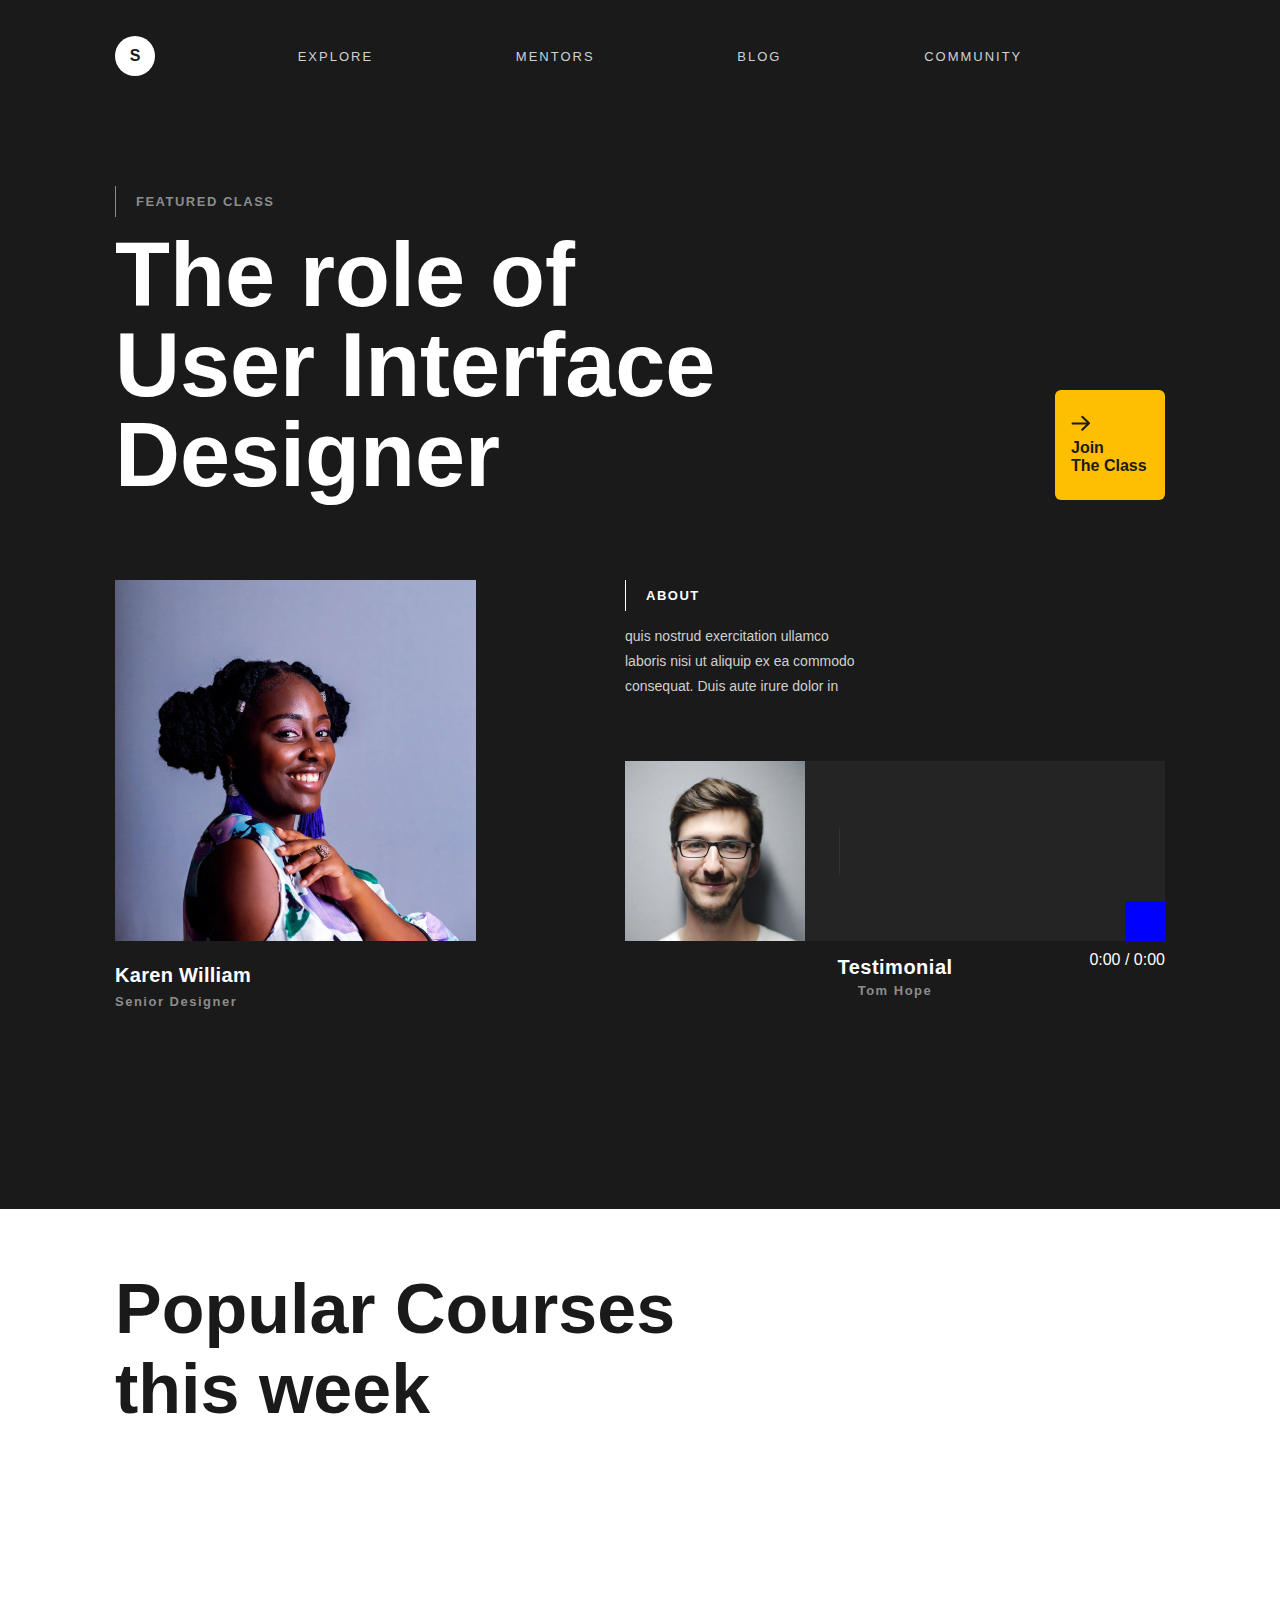
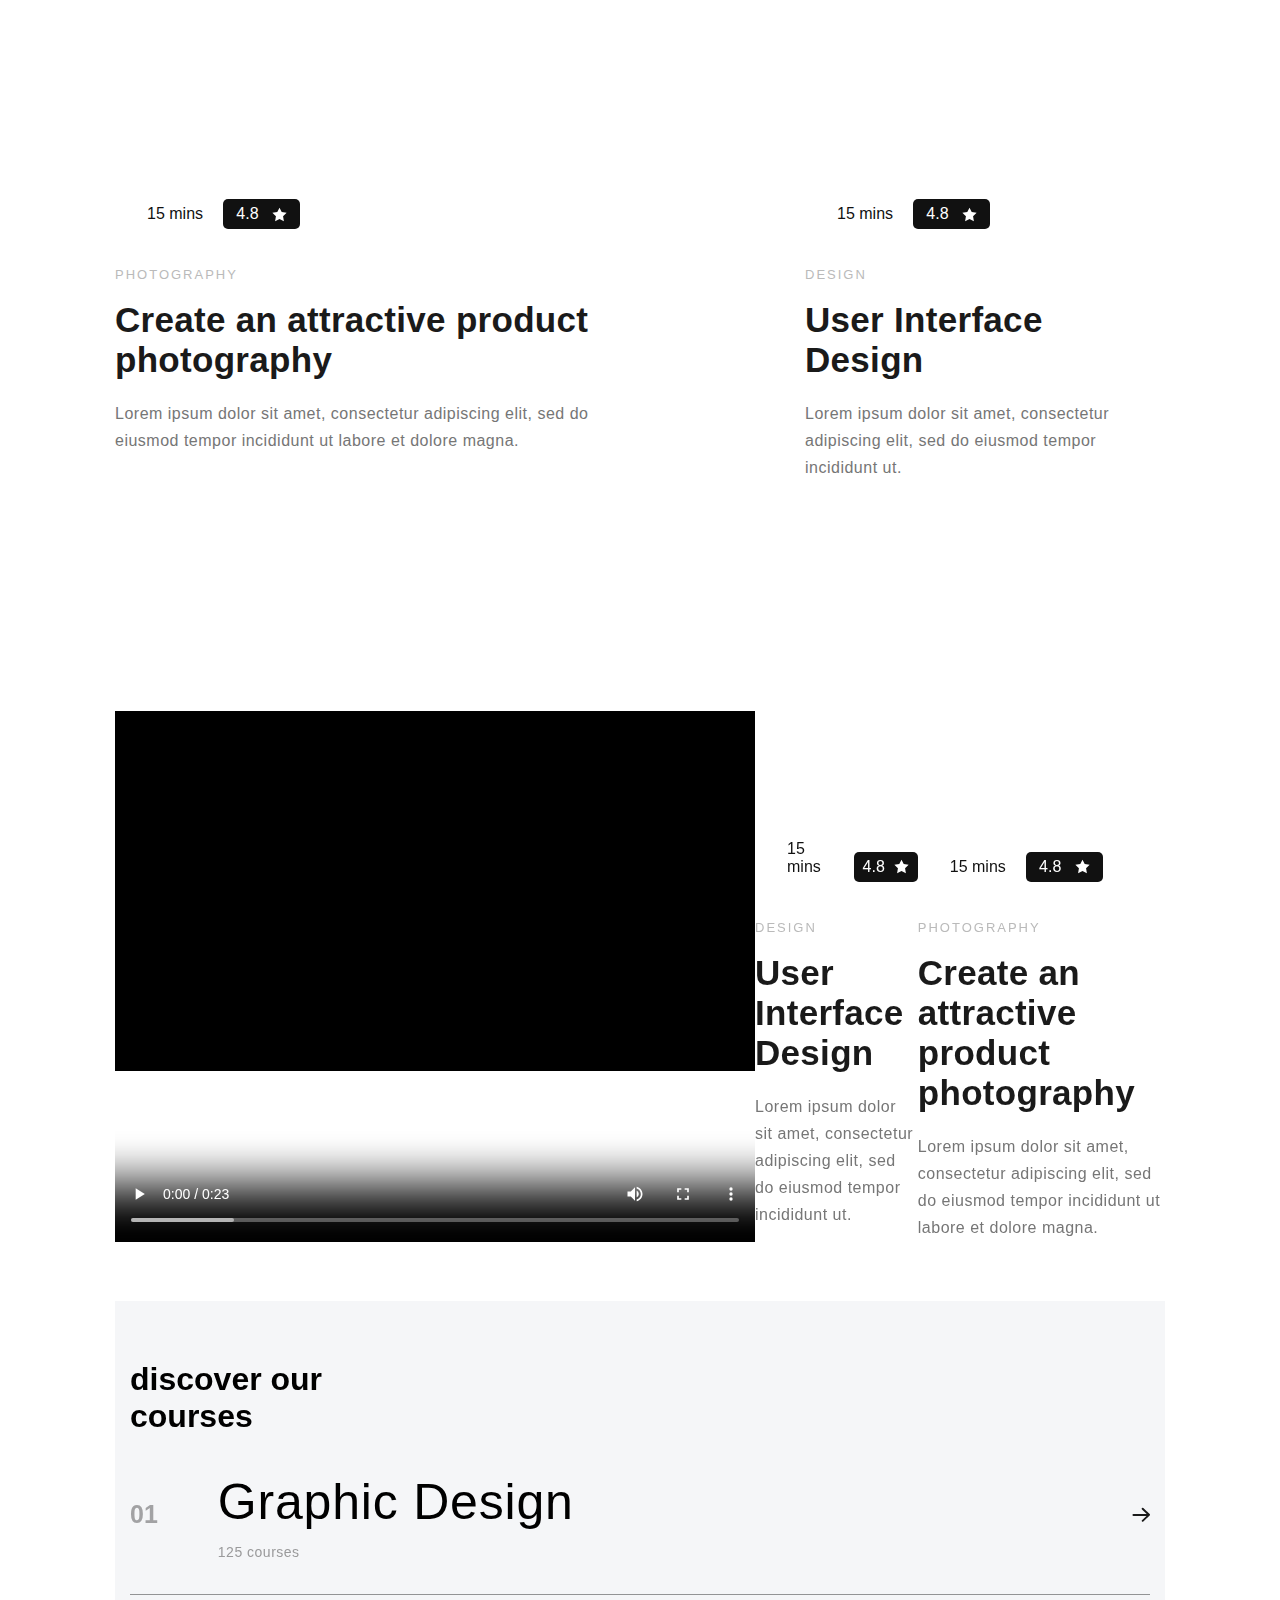
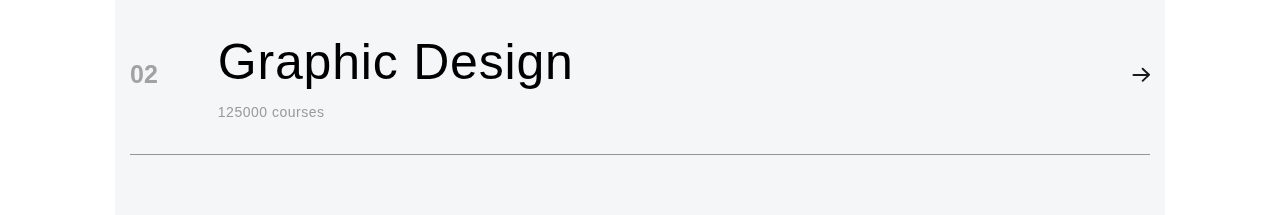
==== commit 4cfe8a9d: "111111" ====
--- a/index.html
+++ b/index.html
@@ -13,6 +13,7 @@
                 <a href="#" class="logo">
                     S
                 </a>
+                <a href="/" class=" "></a>
                 <ul class="navigation-holder">
                     <li class="nav-link">
                         <a href="#">
@@ -155,7 +156,9 @@
                     </div>
                 </section>
                 <section class="courses-row">
+                    <video src="img/negri-nesut-grob-pod-muziku_(VIDEOMIN.NET).mp4" controls></video>
                     <div class="courses-card card-small">
+                        
                         <div class="img-container img-card-3">
                             <span class="btn-time">
                                 15 mins
@@ -198,7 +201,9 @@
                                 Lorem ipsum dolor sit amet, consectetur adipiscing elit, sed do eiusmod tempor incididunt ut labore et dolore magna.
                             </p>
                         </div>
-                    </div>
+                        
+                    </div>
+            
                 </section>
             </section>
             <footer class="footer">
--- a/style.css
+++ b/style.css
@@ -386,7 +386,46 @@
         
         
         @media (max-width: 578px) {
-        
+        .navigation-holder {
+            display: none;
+        }
+
+        .mob-btn {
+            display: inline-block;
+            text-decoration: none;
+            font-size: 60px;
+            color: #fff;
+            }
+            .header-title-text {
+                font-size: 60px;
+            }
+
+            .join {
+                display: none;
+            }
+            .card-info-img {
+                max-width: 100%;
+            }
+
+            .audio-hold, .card-about {
+                width: 100%;
+            }
+
+            .audio-block img {
+                display: none;
+            }
+
+            .audio-container {
+                padding: 0 42px 0 0;
+            }
+
+            .control i {
+                height: 48px;
+            }
+
+            .course-name {
+                font-size: 24px;
+            }
         }
 
 
@@ -441,4 +480,11 @@
                 .img-card-2, .img-card-4 {
                     order: -1;
                 }
-            }+            }
+            
+            .mob-btn {
+                display: none;
+            }
+
+
+            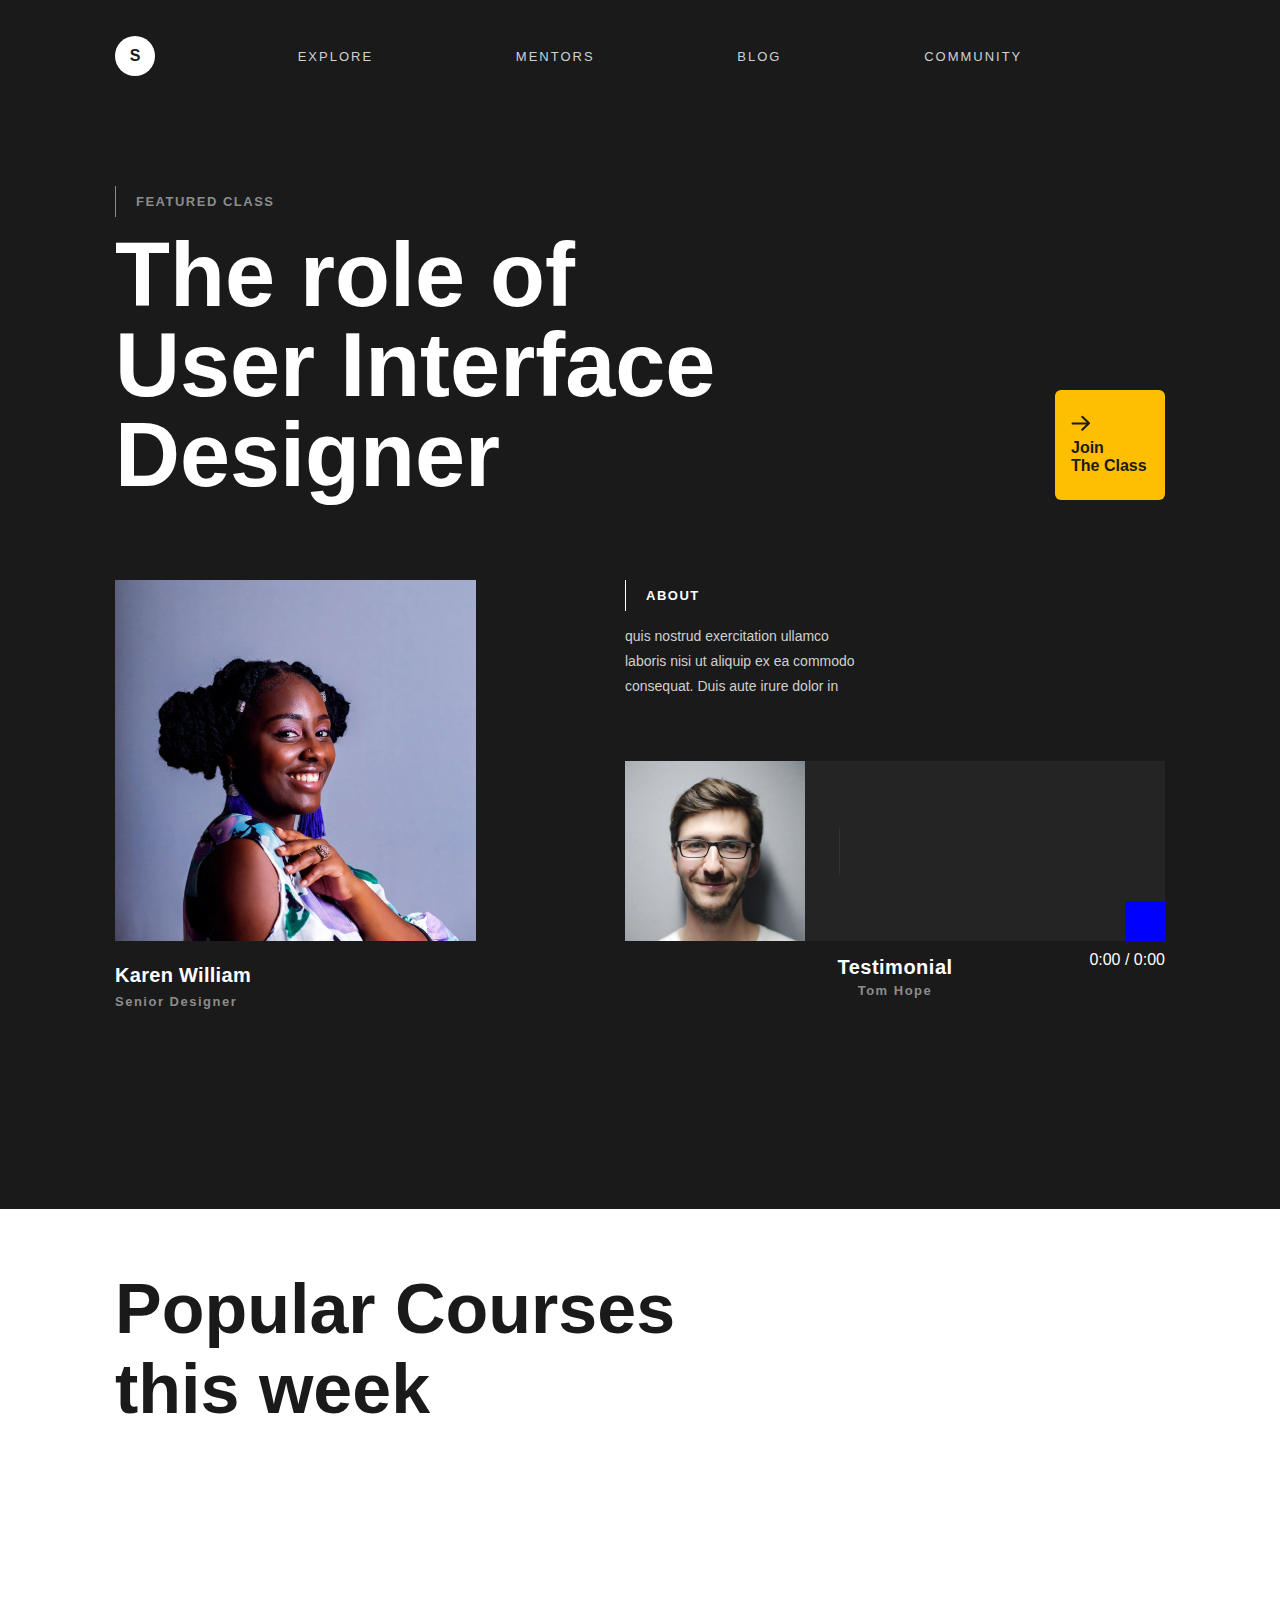
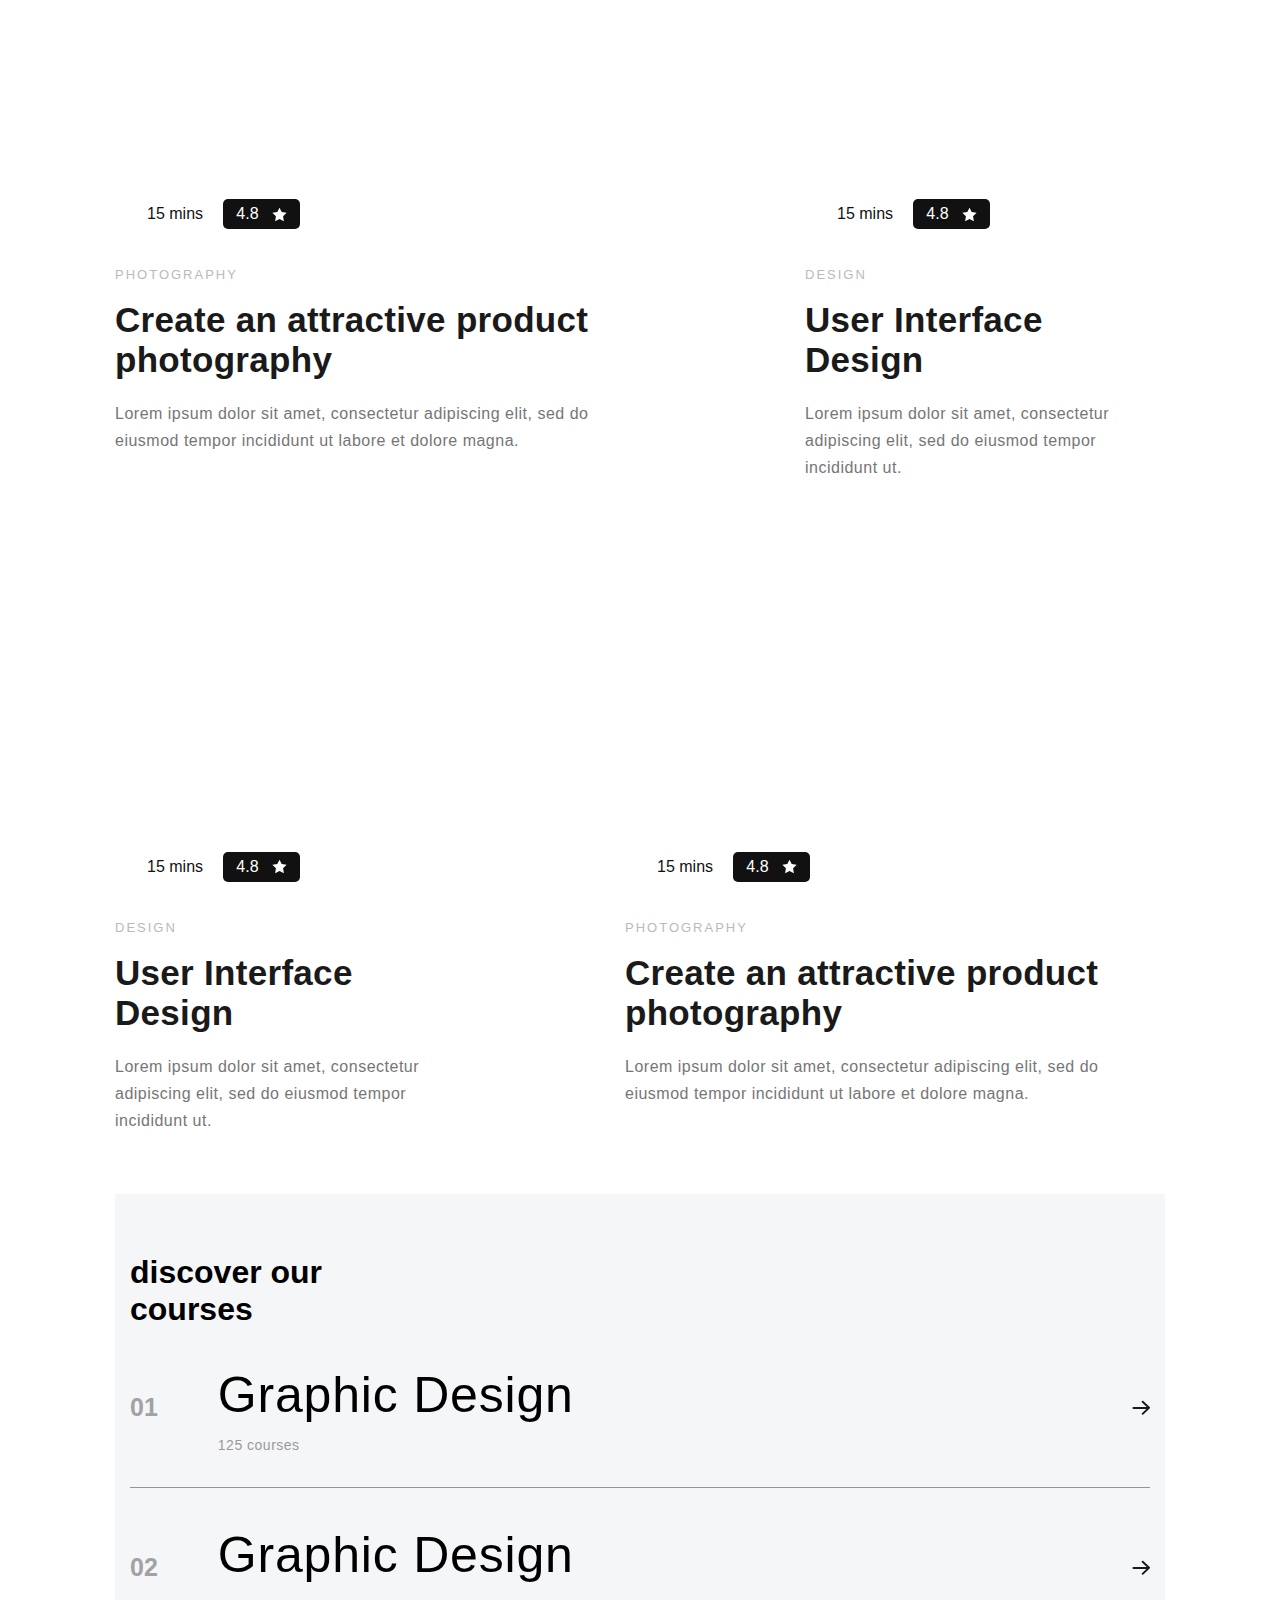
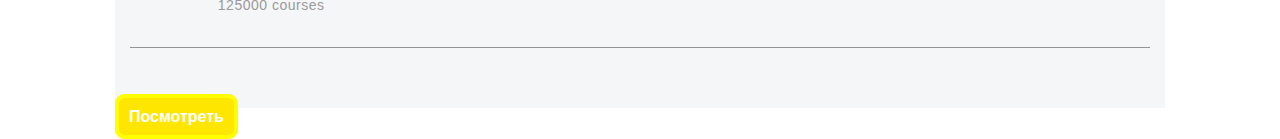
==== commit 3f77e85e: "Vajny commit" ====
--- a/index.html
+++ b/index.html
@@ -156,7 +156,7 @@
                     </div>
                 </section>
                 <section class="courses-row">
-                    <video src="img/negri-nesut-grob-pod-muziku_(VIDEOMIN.NET).mp4" controls></video>
+                    
                     <div class="courses-card card-small">
                         
                         <div class="img-container img-card-3">
@@ -234,6 +234,7 @@
                     </section>
                 </div>
             </footer>
+            <a href="video.html" class="a-video"><b>Посмотреть</b></a>
         </div>
     </main>
 
--- a/style.css
+++ b/style.css
@@ -486,5 +486,18 @@
                 display: none;
             }
 
-
+            .a-video {
+                padding: 10px;
+                border: yellow solid 4px;
+                border-radius: 10px;
+                text-decoration: none;
+                background-color: rgb(255, 230, 0);
+                color: white;
+            }
+
+
+            .main_1 {
+                background-color: #000000;
+                height: 1000px;
+            }
             